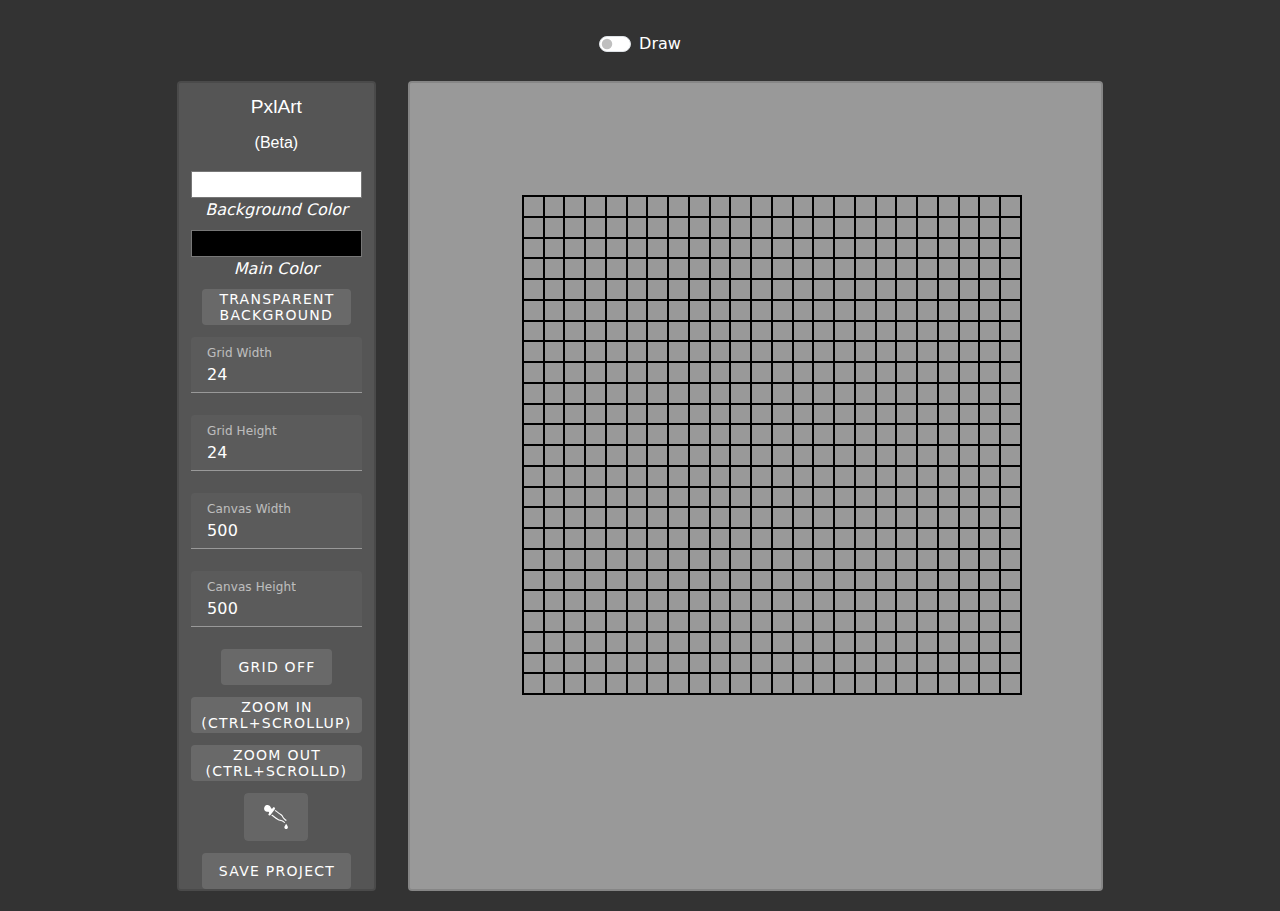
==== index.html @ 544c36e5 "c" ====
<!doctype html>
<html lang="en">
<head>
    <meta charset="utf-8">
    <meta name="viewport" content="width=device-width, initial-scale=1">
    <title>PxlArt</title>
    <meta name="description" content="Tool for creating pixel drawings">
    <link rel="preload" media="(min-width:801px)" href="./css/bootstrap.min.css" as="style">
    <link href="./css/bootstrap.min.css" rel="stylesheet">
    <link href="./css/games.css" rel="stylesheet">
    <link href="./css/index.css" rel="stylesheet" type="text/css">
    <link rel="preload" media="(min-width:801px)" href="./css/vuetify.min.css" as="style">
    <link href="./css/vuetify.min.css" rel="stylesheet">
    <link href="./css/public-pixel.css" rel="stylesheet">

</head>
<body>

<div id="app" style="min-height: 100vh;background-color: #121212; color:white;">

    <v-container class="d-flex align-items-center" fluid style="background-color: #333333; min-height: 100vh;">

        <v-container class="d-flex flex-column align-items-center" style="">
            <div class="form-check form-switch">
                <input @click="changeMode" class="form-check-input" type="checkbox" role="switch" id="flexSwitchCheckChecked">
                <label id="main-label" class="form-check-label" for="flexSwitchCheckChecked">Draw</label>
            </div>

        <v-row id="pixelRow" justify="center" align-items="center" class="ga-8" style="padding-top: 3%;">
            <v-spacer></v-spacer>
            <v-col align="center" justify="evenly" class="border-md rounded" cols="2" style="height: 90vh; background-color: #555555; overflow: auto;">
                <h1 id="title" style="font-family: 'Public Pixel', sans-serif; font-size: 1.5vw; padding-bottom: 3%;">PxlArt</h1>
                <p style="font-family: 'Public Pixel', sans-serif;">(Beta)</p>
                <input id="color1" style="display: flex;" class="w-100" type="color" value="#ffffff" />
                <label class="pb-2" for="color1"><i>Background Color</i></label>

                <input id="color2" style="display: flex;" class="w-100" type="color" />
                <label class="pb-2" for="color2"><i>Main Color</i></label>

                <v-btn v-on:click="transparent" class="d-flex mb-3" variant="tonal">Transparent<br>Background</v-btn>

                    <v-text-field id="width-val" name="width" v-model="textFieldValue" label="Grid Width"></v-text-field>

                    <v-text-field id="height-val" v-model="textFieldValue2" label="Grid Height"></v-text-field>

                <v-text-field id="canvas-width" v-on:change="setWidth" v-model="canvasWid" label="Canvas Width"></v-text-field>

                <v-text-field id="canvas-height" v-on:change="setHeight" v-model="canvasHei" label="Canvas Height"></v-text-field>


                <v-btn v-on:click="lightOn = !lightOn" id="gridOff" class="d-flex mb-3" variant="tonal">
                    <div v-if="lightOn">Grid Off</div>
                    <div v-else>Grid On</div>
                </v-btn>


                <v-btn v-on:click="zoomIn" id="zoomIn" class="d-flex mb-3" variant="tonal">Zoom In<br>(ctrl+scrollUp)</v-btn>
                <v-btn v-on:click="zoomOut" id="zoomOut" class="d-flex mb-3" variant="tonal">Zoom Out<br>(ctrl+scrollD)</v-btn>

                <v-btn-toggle v-model="toggle" class="mb-3" base-color="#666" color="#999">
                    <v-btn v-on:click="colorGrab" id="colorGrab" class=""><svg height="24px" width="24px" version="1.1" id="_x32_" xmlns="http://www.w3.org/2000/svg" xmlns:xlink="http://www.w3.org/1999/xlink" viewBox="0 0 512 512" xml:space="preserve" fill="#ffffff" stroke="#ffffff"><g id="SVGRepo_bgCarrier" stroke-width="0"></g><g id="SVGRepo_tracerCarrier" stroke-linecap="round" stroke-linejoin="round"></g><g id="SVGRepo_iconCarrier"> <style type="text/css"> .st0{fill:#ffffff;} </style> <g> <path class="st0" d="M224.658,54.926c-11.04-8.01-26.496-5.546-34.499,5.494c-5.798,7.988-1.864,2.561-5.346,7.357 c-11.944,16.466-30.349,11.262-37.156-8.872c-4.165-12.354-14.114-33.72-29.6-44.96C85.339-9.781,39.585-2.498,15.857,30.212 C-7.87,62.914-0.586,108.677,32.124,132.403c15.486,11.241,38.886,14.054,51.924,14.188c21.255,0.223,31.916,16.102,19.97,32.568 c-3.482,4.796,0.453-0.631-5.338,7.358c-8.01,11.04-5.553,26.504,5.494,34.507c11.032,8.01,26.489,5.552,34.507-5.494 l91.471-126.096C238.161,78.394,235.697,62.937,224.658,54.926z"></path> <polygon class="st0" points="158.213,222.367 158.22,222.36 158.213,222.36 "></polygon> <path class="st0" d="M451.082,365.643c-0.014,0-2.309-1.67-7.193-5.211c-4.878-3.542-12.332-8.946-22.629-16.422 c-27.736-20.238-51.344-25.902-70.788-29.488c-9.733-1.826-18.39-3.252-26.496-5.71c-8.129-2.464-15.79-5.842-24.18-11.908 c-18.938-13.734-50.98-36.986-78.301-56.808c-13.653-9.904-26.125-18.954-35.182-25.524c-9.065-6.57-14.684-10.653-14.7-10.668 L158.22,222.36c0.067,0.059,90.321,65.531,128.182,93c10.557,7.683,20.98,12.286,30.988,15.293 c15.071,4.484,28.806,5.702,42.91,9.272c14.143,3.563,29.043,9.154,47.558,22.546c20.594,14.944,29.822,21.634,29.822,21.634 L451.082,365.643z"></path> <polygon class="st0" points="229.327,124.356 229.327,124.356 229.319,124.348 "></polygon> <path class="st0" d="M244.027,135.009c27.172,19.718,85.079,61.716,113.483,82.324c8.374,6.096,13.972,12.324,18.843,19.288 c7.29,10.379,12.695,22.851,21.529,37.009c8.819,14.113,21.262,29.466,42.116,44.551c10.297,7.462,17.759,12.866,22.636,16.414 c4.884,3.534,7.179,5.212,7.186,5.212l13.4-18.456c0-0.007-9.236-6.704-29.822-21.64c-12.331-8.946-20.839-17.491-27.462-25.806 c-9.925-12.457-15.656-24.654-22.888-37.476c-7.18-12.739-16.244-26.072-32.146-37.55c-37.878-27.484-128.19-92.993-128.19-92.993 l-13.386,18.471C229.394,124.4,234.999,128.461,244.027,135.009z"></path> <path class="st0" d="M472.389,399.748c-0.208,0-37.692,53.735-37.692,74.56c0,20.816,16.875,37.692,37.692,37.692 c20.817,0,37.699-16.875,37.699-37.692C510.088,453.484,472.604,399.748,472.389,399.748z"></path> </g> </g></svg></v-btn>
                </v-btn-toggle>

                <v-btn v-on:click="saveProject" class="d-flex mb-3" variant="tonal">
                    Save Project
                </v-btn>
                <v-btn v-on:click="importProject" class="d-flex mb-3" variant="tonal">
                    Import Project
                </v-btn>
                <input v-on:change="fileHandle" id='fileid' accept="application/JSON" type='file' hidden/>

                <v-btn v-on:click="downloadPNG" class="d-flex mb-3" variant="tonal">
                    Export PNG
                </v-btn>

                <div class="d-flex justify-content-center">
                <v-switch id="switcher" v-on:click="eraseText" color="primary" class="d-flex mb-3" label="Erase" variant="tonal">
                    Erase
                </v-switch>
                </div>

                <v-btn v-on:click="clearText" class="d-flex" variant="tonal">
                    Clear
                </v-btn>



            </v-col>

            <v-col id="main-col" class="border-md rounded" cols="7" style="background-color: #999999; overflow: auto; height: 90vh;">
                <div id="gridCon" class="" style="height: 100vh; width: 100vh; margin: 15%;">
                <div id="gridLeader" style="height: 500px; width: 500px; display: grid;background-color: transparent;flex:none; border: .01px solid black">

                </div>
                </div>
            </v-col>

            <v-spacer></v-spacer>


        </v-row>


        <!---   Change Mode    --->


        <v-row id="CombineRow" style="display: none;" justify="center" align-items="center" class="ga-8">
            <v-col align="center" justify="evenly" class="border-md rounded" cols="2" style="height: 89vh; background-color: #555555; overflow: auto;">
                <h1 id="title2" style="font-family: 'Public Pixel', sans-serif; font-size: 1.5vw; padding-bottom: 3%;">PxlArt</h1>
                <p style="font-family: 'Public Pixel', sans-serif;">(Beta)</p>

                <v-text-field id="stickWidth" v-model="transparentGridW" v-on:change="stickWidth" label="Grid Width"></v-text-field>

                <v-text-field id="stickHeight" v-model="transparentGridH" v-on:change="stickHeight" label="Grid Height"></v-text-field>

                <v-text-field id="canvas2-width" v-on:change="setWidth2" v-model="canvas2Wid" label="Canvas Width"></v-text-field>

                <v-text-field id="canvas2-height" v-on:change="setHeight2" v-model="canvas2Hei" label="Canvas Height"></v-text-field>

                <v-btn v-on:click="zoomIn2" id="zoomIn2" class="d-flex mb-3" variant="tonal">Zoom In<br>(ctrl+scrollUp)</v-btn>
                <v-btn v-on:click="zoomOut2" id="zoomOut2" class="d-flex mb-3" variant="tonal">Zoom Out<br>(ctrl+scrollD)</v-btn>

                <v-btn v-on:click="downloadPNGImg" class="d-flex mb-3" variant="tonal">
                    Export PNG
                </v-btn>

                <div class="d-flex justify-content-center">
                <v-switch id="switcher2" color="primary" class="d-flex mb-3" label="Erase" variant="tonal">
                    Erase
                </v-switch>
                </div>



                <v-btn v-on:click="clearUrl" class="d-flex" variant="tonal">
                    Clear
                </v-btn>


            </v-col>

            <v-col id="main-col2" class="border-md rounded" cols="7" style="background-color: #999999; overflow: auto; height: 89vh;">
                <div id="gridCombine" class="" style="height: 100vh; width: 100vh; margin: 15%;">
                    <div id="gridFollow" style="margin:0; padding:0; height: 500px; width: 500px; display: grid;background-color: transparent;flex:none; border: 0 solid black; gap: 0;">

                    </div>
                </div>
            </v-col>

            <v-col id="main-col3" class="border-md rounded" style="background-color: #555555; overflow: auto; height: 89vh; ">
                <div id="gridImg" class="d-flex flex-column border mb-2 shadow p-1" style="height: 80vh;">
                    <!--
                <div class="div-img d-flex align-items-center">
                <img style="object-fit: contain;"  src="./grass.jpg">

                </div>
                <div class="div-img d-flex align-items-center">
                    <img style="object-fit: contain;" src="./grass2.jpg">
                </div>
                </div>
                -->

                <div class="d-flex justify-content-center">
                <v-btn @click="clickUpload" id="uploadPic" class="btn btn-primary">Upload</v-btn>
                    <input  @change="uploadImg" id='fileImg' type='file' hidden/>
                </div>



            </v-col>




        </v-row>


        </v-container>


    </v-container>





</div>



<script src="./js/bootstrap.bundle.min.js"></script>
<script
    src="./js/vue.global.prod.js">
</script>
<script src="./js/vuetify.min.js"></script>
<script src="./js/jquery-3.7.1.min.js"></script>
<script src="./js/dom-to-image.min.js"></script>
</body>
<script src="./js/script.js"></script>

<style>
.div-img{
    height: 5%;
    margin-left: auto;
    margin-right: auto;
    padding:4%;
}

#uploadPic {

}

</style>

</html>
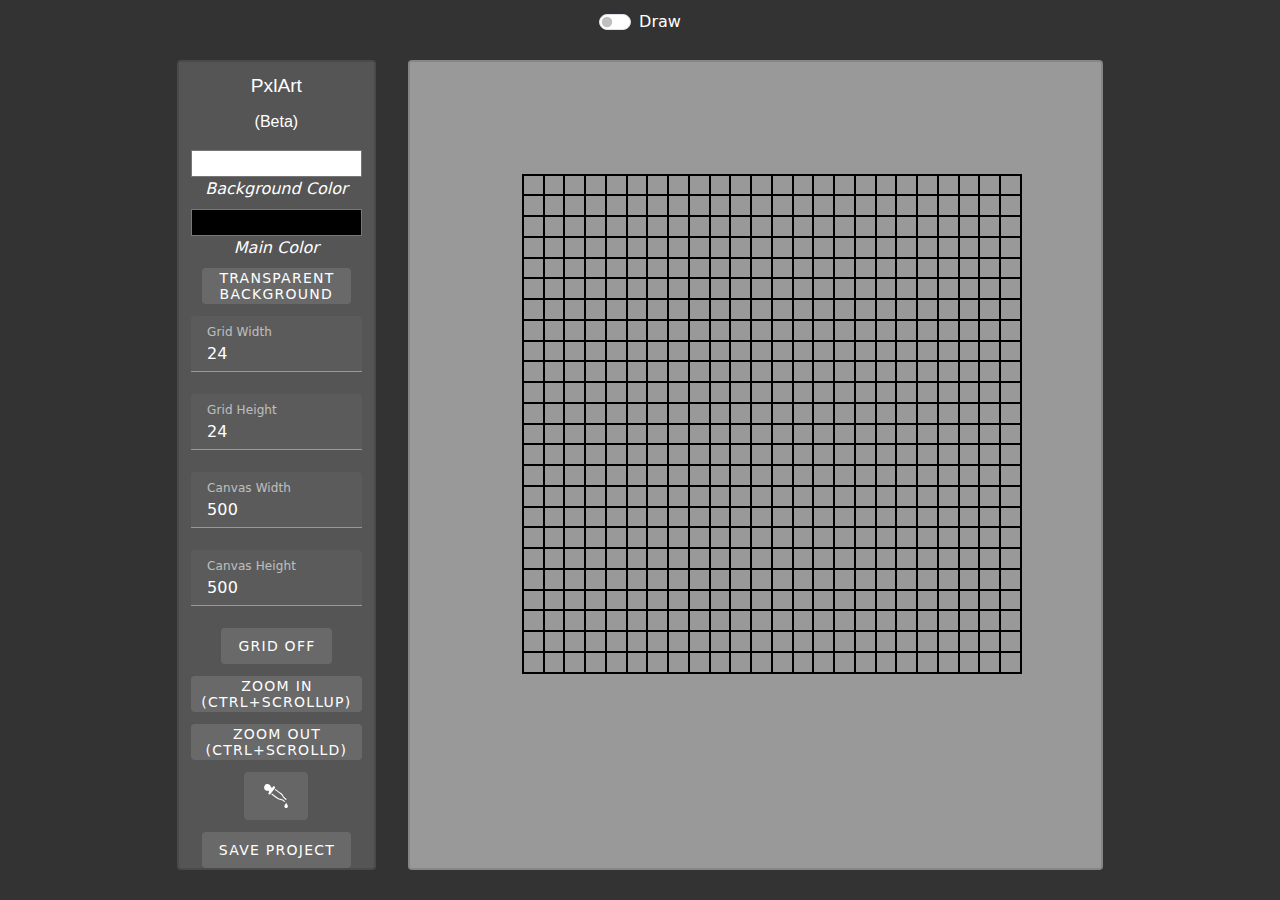
==== commit dc9f99ab: "c" ====
--- a/index.html
+++ b/index.html
@@ -18,9 +18,9 @@
 
 <div id="app" style="min-height: 100vh;background-color: #121212; color:white;">
 
-    <v-container class="d-flex align-items-center" fluid style="background-color: #333333; min-height: 100vh;">
-
-        <v-container class="d-flex flex-column align-items-center" style="">
+    <v-container class="d-flex align-items-center" fluid style="background-color: #333333; min-height: 100vh; padding-top:0;">
+
+        <v-container class="d-flex flex-column align-items-center" style="padding-top:0;">
             <div class="form-check form-switch">
                 <input @click="changeMode" class="form-check-input" type="checkbox" role="switch" id="flexSwitchCheckChecked">
                 <label id="main-label" class="form-check-label" for="flexSwitchCheckChecked">Draw</label>
@@ -159,6 +159,7 @@
                 </div>
                 </div>
                 -->
+                </div>
 
                 <div class="d-flex justify-content-center">
                 <v-btn @click="clickUpload" id="uploadPic" class="btn btn-primary">Upload</v-btn>
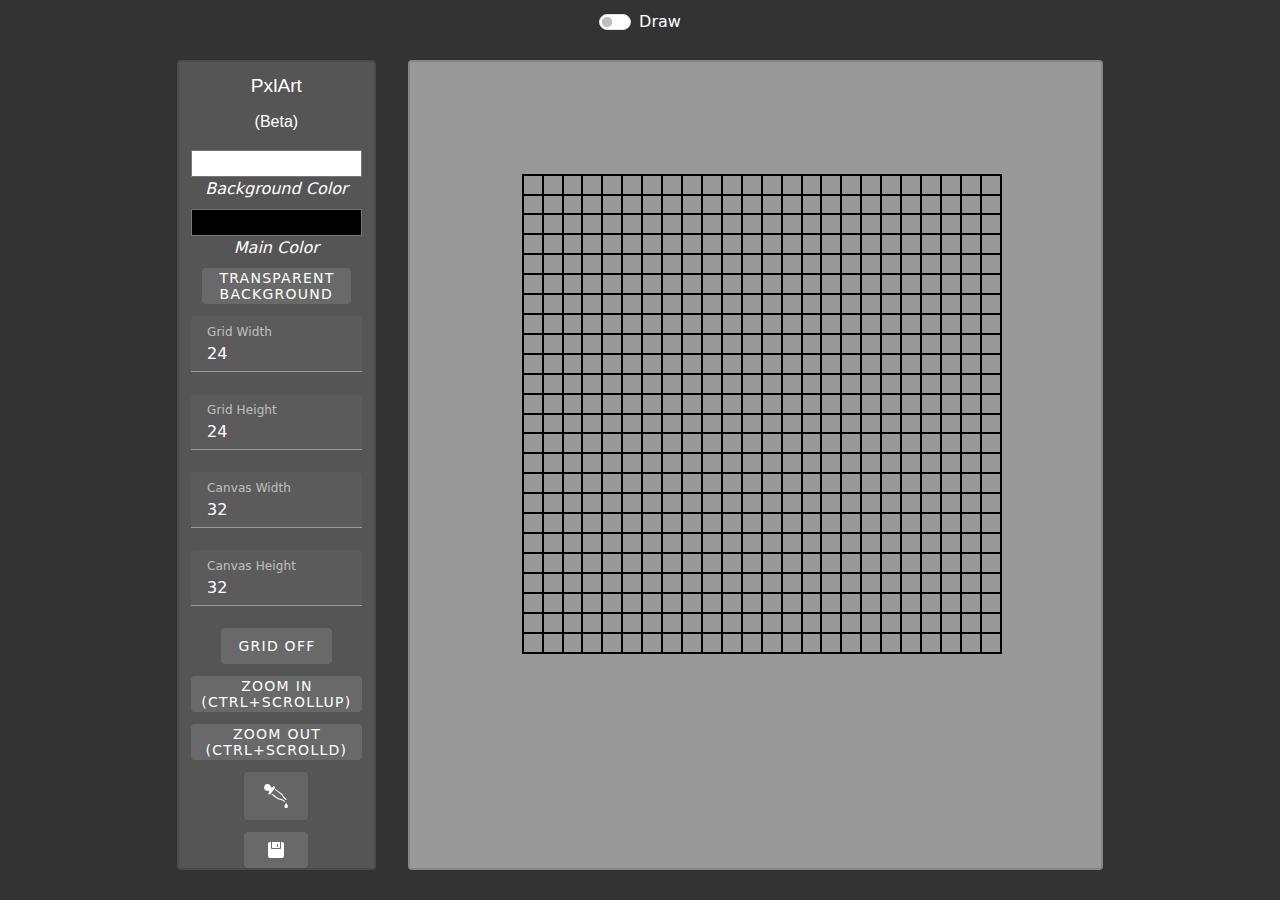
==== commit e95d7044: "c" ====
--- a/index.html
+++ b/index.html
@@ -62,25 +62,24 @@
                 </v-btn-toggle>
 
                 <v-btn v-on:click="saveProject" class="d-flex mb-3" variant="tonal">
-                    Save Project
+                    <svg width="16px" height="16px" viewBox="0 0 32 32" version="1.1" xmlns="http://www.w3.org/2000/svg" xmlns:xlink="http://www.w3.org/1999/xlink" xmlns:sketch="http://www.bohemiancoding.com/sketch/ns" fill="#000000"><g id="SVGRepo_bgCarrier" stroke-width="0"></g><g id="SVGRepo_tracerCarrier" stroke-linecap="round" stroke-linejoin="round"></g><g id="SVGRepo_iconCarrier"> <title>save-floppy</title> <desc>Created with Sketch Beta.</desc> <defs> </defs> <g id="Page-1" stroke="none" stroke-width="1" fill="none" fill-rule="evenodd" sketch:type="MSPage"> <g id="Icon-Set-Filled" sketch:type="MSLayerGroup" transform="translate(-154.000000, -517.000000)" fill="#ffffff"> <path d="M172,522 C172,521.447 172.448,521 173,521 C173.552,521 174,521.447 174,522 L174,526 C174,526.553 173.552,527 173,527 C172.448,527 172,526.553 172,526 L172,522 L172,522 Z M163,529 L177,529 C177.552,529 178,528.553 178,528 L178,517 L162,517 L162,528 C162,528.553 162.448,529 163,529 L163,529 Z M182,517 L180,517 L180,529 C180,530.104 179.104,531 178,531 L162,531 C160.896,531 160,530.104 160,529 L160,517 L158,517 C155.791,517 154,518.791 154,521 L154,545 C154,547.209 155.791,549 158,549 L182,549 C184.209,549 186,547.209 186,545 L186,521 C186,518.791 184.209,517 182,517 L182,517 Z" id="save-floppy" sketch:type="MSShapeGroup"> </path> </g> </g> </g></svg>
                 </v-btn>
                 <v-btn v-on:click="importProject" class="d-flex mb-3" variant="tonal">
-                    Import Project
-                </v-btn>
-                <input v-on:change="fileHandle" id='fileid' accept="application/JSON" type='file' hidden/>
+                    <svg width="24px" height="24px" viewBox="0 0 24 24" fill="none" xmlns="http://www.w3.org/2000/svg"><g id="SVGRepo_bgCarrier" stroke-width="0"></g><g id="SVGRepo_tracerCarrier" stroke-linecap="round" stroke-linejoin="round"></g><g id="SVGRepo_iconCarrier"> <path fill-rule="evenodd" clip-rule="evenodd" d="M15.5303 10.4697C15.2374 10.1768 14.7626 10.1768 14.4697 10.4697L12.75 12.1893V4C12.75 3.58579 12.4142 3.25 12 3.25C11.5858 3.25 11.25 3.58579 11.25 4L11.25 12.1893L9.53033 10.4697C9.23744 10.1768 8.76256 10.1768 8.46967 10.4697C8.17678 10.7626 8.17678 11.2374 8.46967 11.5303L11.4697 14.5303C11.7626 14.8232 12.2374 14.8232 12.5303 14.5303L15.5303 11.5303C15.8232 11.2374 15.8232 10.7626 15.5303 10.4697Z" fill="#ffffff"></path> <path d="M17.7476 12C17.2996 12 16.9077 12.2742 16.591 12.591L13.591 15.591C12.7123 16.4697 11.2877 16.4697 10.409 15.591L7.40901 12.591C7.09226 12.2742 6.70041 12 6.25245 12H4C4 16.4183 7.58172 20 12 20C16.4183 20 20 16.4183 20 12H17.7476Z" fill="#ffffff"></path> </g></svg>
+                </v-btn>
+                <input v-on:change="fileHandle" id='fileid' accept=".pxlart" type='file' hidden/>
 
                 <v-btn v-on:click="downloadPNG" class="d-flex mb-3" variant="tonal">
-                    Export PNG
+                    <svg width="24px" height="24px" viewBox="0 0 24 24" fill="none" xmlns="http://www.w3.org/2000/svg"><g id="SVGRepo_bgCarrier" stroke-width="0"></g><g id="SVGRepo_tracerCarrier" stroke-linecap="round" stroke-linejoin="round"></g><g id="SVGRepo_iconCarrier"> <path d="M11.3705 10.384C10.7848 10.9698 10.7848 11.9195 11.3705 12.5053L11.4373 12.5721C12.0231 13.1579 12.9728 13.1579 13.5586 12.5721L16.6736 9.45707C16.8178 9.31284 16.9266 9.14656 16.9998 8.96907C16.9999 8.97936 17 8.98967 17 9V17C17 18.1046 16.1046 19 15 19H7C5.89543 19 5 18.1046 5 17V9C5 7.89543 5.89543 7 7 7L14.8511 7C14.7195 7.06882 14.5961 7.15848 14.4855 7.269L11.3705 10.384Z" fill="#ffffff"></path> <path fill-rule="evenodd" clip-rule="evenodd" d="M19.2175 4.78249C19.4128 4.97776 19.4128 5.29434 19.2175 5.4896L12.8536 11.8536C12.6583 12.0488 12.3417 12.0488 12.1464 11.8536C11.9512 11.6583 11.9512 11.3417 12.1464 11.1465L18.5104 4.78249C18.7057 4.58723 19.0223 4.58723 19.2175 4.78249Z" fill="#ffffff"></path> <path fill-rule="evenodd" clip-rule="evenodd" d="M14 4.5C14 4.22386 14.2239 4 14.5 4H19.5C19.7761 4 20 4.22386 20 4.5V9.5C20 9.77614 19.7761 10 19.5 10C19.2239 10 19 9.77614 19 9.5V5H14.5C14.2239 5 14 4.77614 14 4.5Z" fill="#ffffff"></path> </g></svg>
                 </v-btn>
 
                 <div class="d-flex justify-content-center">
-                <v-switch id="switcher" v-on:click="eraseText" color="primary" class="d-flex mb-3" label="Erase" variant="tonal">
-                    Erase
+                <v-switch id="switcher" v-on:click="eraseText" color="primary" class="d-flex mb-3" label="Eraser" variant="tonal">
                 </v-switch>
                 </div>
 
                 <v-btn v-on:click="clearText" class="d-flex" variant="tonal">
-                    Clear
+                    <svg fill="#ffffff" height="24px" width="24px" version="1.1" id="Layer_1" xmlns="http://www.w3.org/2000/svg" xmlns:xlink="http://www.w3.org/1999/xlink" viewBox="0 0 512 512" xml:space="preserve" stroke="#ffffff"><g id="SVGRepo_bgCarrier" stroke-width="0"></g><g id="SVGRepo_tracerCarrier" stroke-linecap="round" stroke-linejoin="round"></g><g id="SVGRepo_iconCarrier"> <g> <g> <path d="M345.397,81.27V0H166.603v81.27H28.444v48.762h48.762V512h357.587V130.032h48.762V81.27H345.397z M215.365,446.984 h-48.762V154.413h48.762V446.984z M215.365,48.762h81.27V81.27h-81.27V48.762z M345.397,446.984h-48.762V154.413h48.762V446.984z"></path> </g> </g> </g></svg>
                 </v-btn>
 
 
@@ -89,7 +88,7 @@
 
             <v-col id="main-col" class="border-md rounded" cols="7" style="background-color: #999999; overflow: auto; height: 90vh;">
                 <div id="gridCon" class="" style="height: 100vh; width: 100vh; margin: 15%;">
-                <div id="gridLeader" style="height: 500px; width: 500px; display: grid;background-color: transparent;flex:none; border: .01px solid black">
+                <div id="gridLeader" style="height: 32px; width: 32px; display: grid;background-color: transparent;flex:none; border: .01px solid black; zoom: 15;">
 
                 </div>
                 </div>
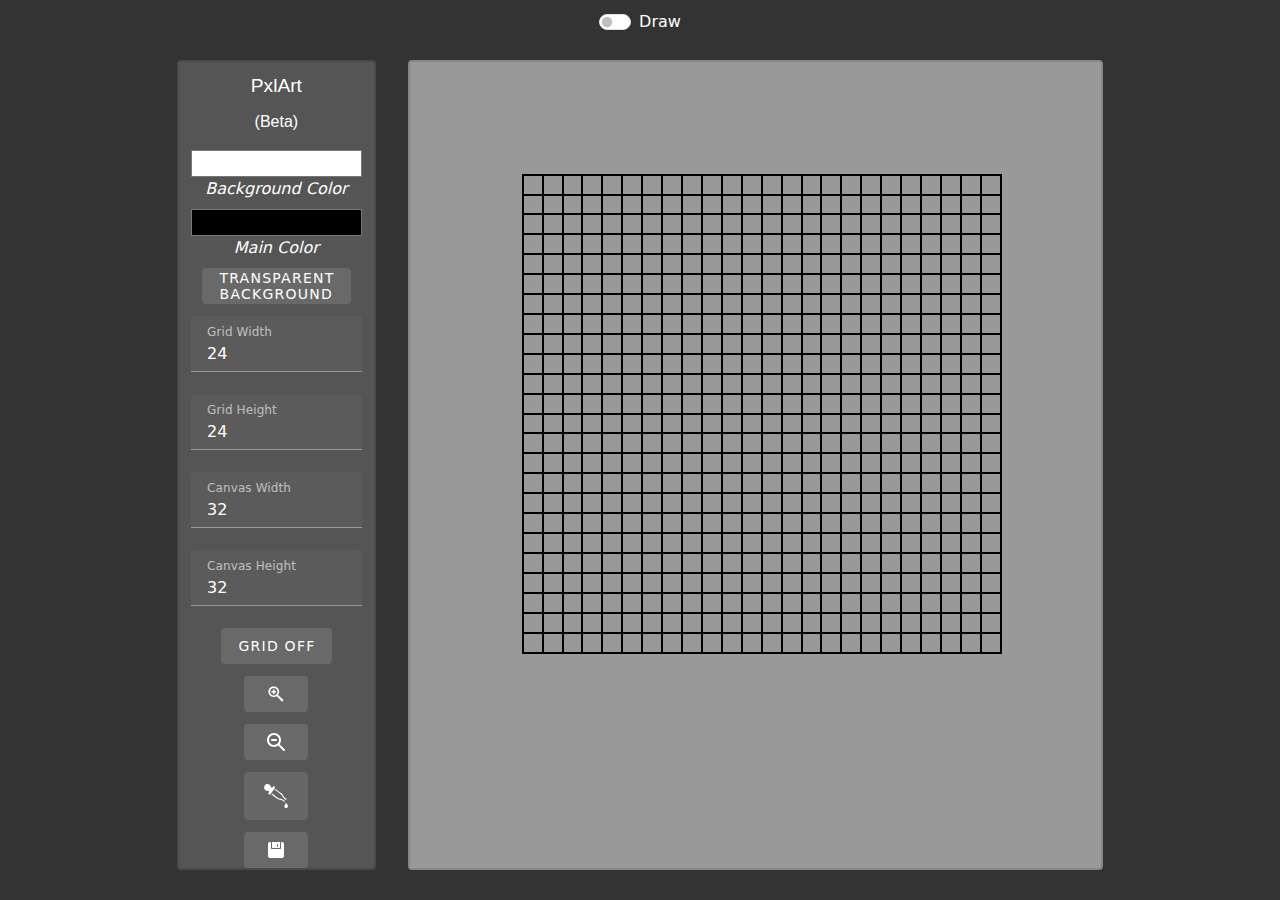
==== commit 6e46d244: "c" ====
--- a/index.html
+++ b/index.html
@@ -54,8 +54,8 @@
                 </v-btn>
 
 
-                <v-btn v-on:click="zoomIn" id="zoomIn" class="d-flex mb-3" variant="tonal">Zoom In<br>(ctrl+scrollUp)</v-btn>
-                <v-btn v-on:click="zoomOut" id="zoomOut" class="d-flex mb-3" variant="tonal">Zoom Out<br>(ctrl+scrollD)</v-btn>
+                <v-btn v-on:click="zoomIn" id="zoomIn" class="d-flex mb-3" variant="tonal"><svg fill="#ffffff" width="24px" height="24px" viewBox="0 0 256 256" xmlns="http://www.w3.org/2000/svg" stroke="#ffffff"><g id="SVGRepo_bgCarrier" stroke-width="0"></g><g id="SVGRepo_tracerCarrier" stroke-linecap="round" stroke-linejoin="round"></g><g id="SVGRepo_iconCarrier"> <g fill-rule="evenodd"> <path d="M120.46 158.29c-30.166 8.65-61.631-8.792-70.281-38.957-8.65-30.165 8.792-61.63 38.957-70.28 30.165-8.65 61.63 8.792 70.28 38.957 4.417 15.403-1.937 38.002-9.347 50.872-.614 1.067 59.212 53.064 59.212 53.064l-17.427 17.63-53.514-56.72s-10.233 3.241-17.88 5.434zM104 144c22.091 0 40-17.909 40-40s-17.909-40-40-40-40 17.909-40 40 17.909 40 40 40z"></path> <path d="M111.912 80.047h-15.95v16.037H80v15.992h15.962V128h15.95v-15.924H128V96.084h-16.088z"></path> </g> </g></svg></v-btn>
+                <v-btn v-on:click="zoomOut" id="zoomOut" class="d-flex mb-3" variant="tonal"><svg width="24px" height="24px" viewBox="0 0 24 24" fill="none" xmlns="http://www.w3.org/2000/svg"><g id="SVGRepo_bgCarrier" stroke-width="0"></g><g id="SVGRepo_tracerCarrier" stroke-linecap="round" stroke-linejoin="round"></g><g id="SVGRepo_iconCarrier"> <path fill-rule="evenodd" clip-rule="evenodd" d="M5 10C5 7.23858 7.23858 5 10 5C12.7614 5 15 7.23858 15 10C15 11.381 14.4415 12.6296 13.5355 13.5355C12.6296 14.4415 11.381 15 10 15C7.23858 15 5 12.7614 5 10ZM10 3C6.13401 3 3 6.13401 3 10C3 13.866 6.13401 17 10 17C11.5719 17 13.0239 16.481 14.1921 15.6063L19.2929 20.7071C19.6834 21.0976 20.3166 21.0976 20.7071 20.7071C21.0976 20.3166 21.0976 19.6834 20.7071 19.2929L15.6063 14.1921C16.481 13.0239 17 11.5719 17 10C17 6.13401 13.866 3 10 3ZM8 9C7.44772 9 7 9.44772 7 10C7 10.5523 7.44772 11 8 11H12C12.5523 11 13 10.5523 13 10C13 9.44772 12.5523 9 12 9H8Z" fill="#ffffff"></path> </g></svg></v-btn>
 
                 <v-btn-toggle v-model="toggle" class="mb-3" base-color="#666" color="#999">
                     <v-btn v-on:click="colorGrab" id="colorGrab" class=""><svg height="24px" width="24px" version="1.1" id="_x32_" xmlns="http://www.w3.org/2000/svg" xmlns:xlink="http://www.w3.org/1999/xlink" viewBox="0 0 512 512" xml:space="preserve" fill="#ffffff" stroke="#ffffff"><g id="SVGRepo_bgCarrier" stroke-width="0"></g><g id="SVGRepo_tracerCarrier" stroke-linecap="round" stroke-linejoin="round"></g><g id="SVGRepo_iconCarrier"> <style type="text/css"> .st0{fill:#ffffff;} </style> <g> <path class="st0" d="M224.658,54.926c-11.04-8.01-26.496-5.546-34.499,5.494c-5.798,7.988-1.864,2.561-5.346,7.357 c-11.944,16.466-30.349,11.262-37.156-8.872c-4.165-12.354-14.114-33.72-29.6-44.96C85.339-9.781,39.585-2.498,15.857,30.212 C-7.87,62.914-0.586,108.677,32.124,132.403c15.486,11.241,38.886,14.054,51.924,14.188c21.255,0.223,31.916,16.102,19.97,32.568 c-3.482,4.796,0.453-0.631-5.338,7.358c-8.01,11.04-5.553,26.504,5.494,34.507c11.032,8.01,26.489,5.552,34.507-5.494 l91.471-126.096C238.161,78.394,235.697,62.937,224.658,54.926z"></path> <polygon class="st0" points="158.213,222.367 158.22,222.36 158.213,222.36 "></polygon> <path class="st0" d="M451.082,365.643c-0.014,0-2.309-1.67-7.193-5.211c-4.878-3.542-12.332-8.946-22.629-16.422 c-27.736-20.238-51.344-25.902-70.788-29.488c-9.733-1.826-18.39-3.252-26.496-5.71c-8.129-2.464-15.79-5.842-24.18-11.908 c-18.938-13.734-50.98-36.986-78.301-56.808c-13.653-9.904-26.125-18.954-35.182-25.524c-9.065-6.57-14.684-10.653-14.7-10.668 L158.22,222.36c0.067,0.059,90.321,65.531,128.182,93c10.557,7.683,20.98,12.286,30.988,15.293 c15.071,4.484,28.806,5.702,42.91,9.272c14.143,3.563,29.043,9.154,47.558,22.546c20.594,14.944,29.822,21.634,29.822,21.634 L451.082,365.643z"></path> <polygon class="st0" points="229.327,124.356 229.327,124.356 229.319,124.348 "></polygon> <path class="st0" d="M244.027,135.009c27.172,19.718,85.079,61.716,113.483,82.324c8.374,6.096,13.972,12.324,18.843,19.288 c7.29,10.379,12.695,22.851,21.529,37.009c8.819,14.113,21.262,29.466,42.116,44.551c10.297,7.462,17.759,12.866,22.636,16.414 c4.884,3.534,7.179,5.212,7.186,5.212l13.4-18.456c0-0.007-9.236-6.704-29.822-21.64c-12.331-8.946-20.839-17.491-27.462-25.806 c-9.925-12.457-15.656-24.654-22.888-37.476c-7.18-12.739-16.244-26.072-32.146-37.55c-37.878-27.484-128.19-92.993-128.19-92.993 l-13.386,18.471C229.394,124.4,234.999,128.461,244.027,135.009z"></path> <path class="st0" d="M472.389,399.748c-0.208,0-37.692,53.735-37.692,74.56c0,20.816,16.875,37.692,37.692,37.692 c20.817,0,37.699-16.875,37.699-37.692C510.088,453.484,472.604,399.748,472.389,399.748z"></path> </g> </g></svg></v-btn>
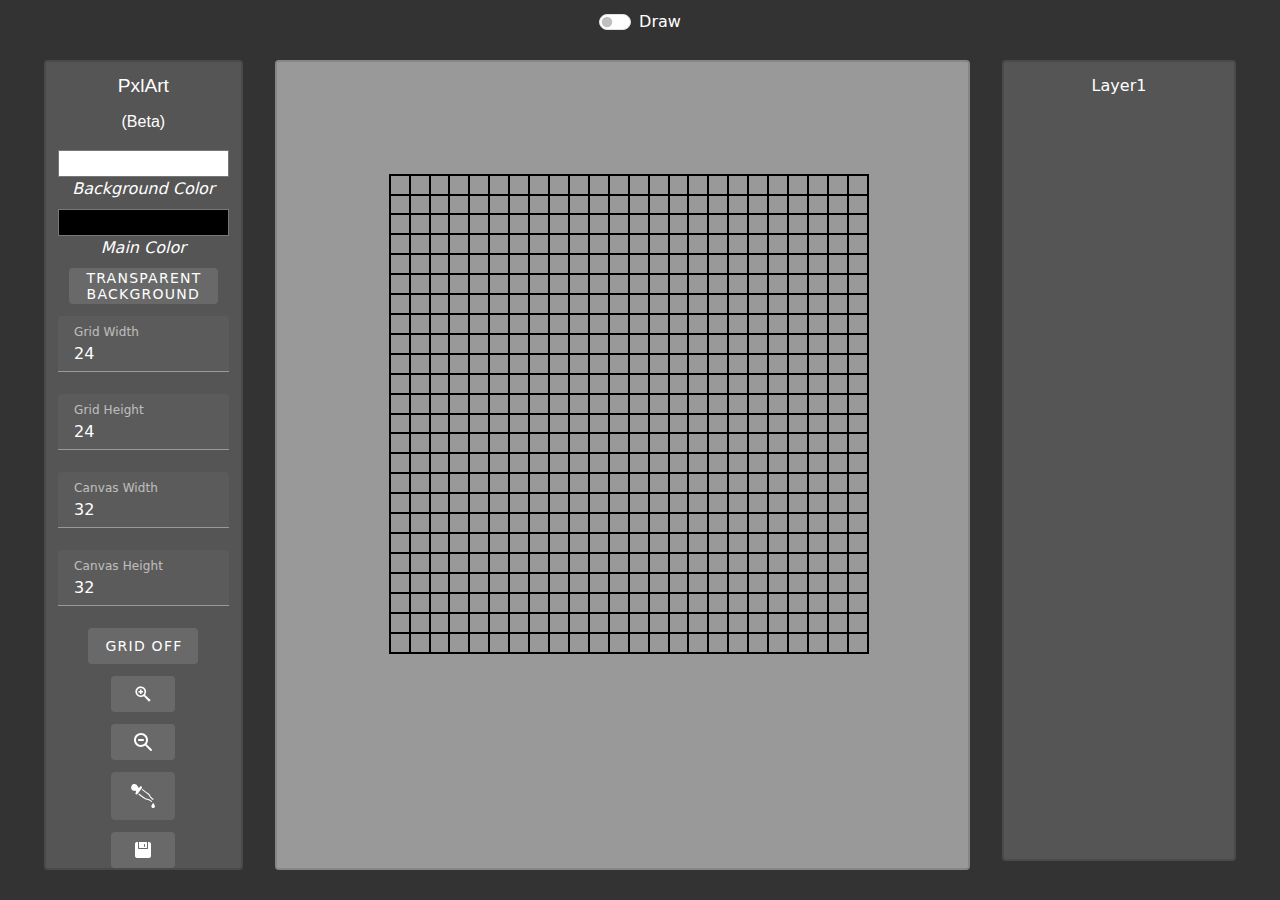
==== commit 4c6b8b26: "c" ====
--- a/index.html
+++ b/index.html
@@ -27,7 +27,7 @@
             </div>
 
         <v-row id="pixelRow" justify="center" align-items="center" class="ga-8" style="padding-top: 3%;">
-            <v-spacer></v-spacer>
+
             <v-col align="center" justify="evenly" class="border-md rounded" cols="2" style="height: 90vh; background-color: #555555; overflow: auto;">
                 <h1 id="title" style="font-family: 'Public Pixel', sans-serif; font-size: 1.5vw; padding-bottom: 3%;">PxlArt</h1>
                 <p style="font-family: 'Public Pixel', sans-serif;">(Beta)</p>
@@ -88,13 +88,25 @@
 
             <v-col id="main-col" class="border-md rounded" cols="7" style="background-color: #999999; overflow: auto; height: 90vh;">
                 <div id="gridCon" class="" style="height: 100vh; width: 100vh; margin: 15%;">
-                <div id="gridLeader" style="height: 32px; width: 32px; display: grid;background-color: transparent;flex:none; border: .01px solid black; zoom: 15;">
-
-                </div>
-                </div>
-            </v-col>
-
-            <v-spacer></v-spacer>
+                <div class="gridLeader" style="height: 32px; width: 32px; display: grid;background-color: transparent;flex:none; border: .01px solid black; zoom: 15;">
+
+                </div>
+                </div>
+            </v-col>
+
+            <v-col id="main-col5" class="border-md rounded" style="background-color: #555555; overflow: auto; height: 89vh; ">
+                    <div class="d-flex justify-content-center">
+
+
+                    <div class="layer">
+                        Layer1
+                    </div>
+
+
+
+                    </div>
+
+                </v-col>
 
 
         </v-row>
